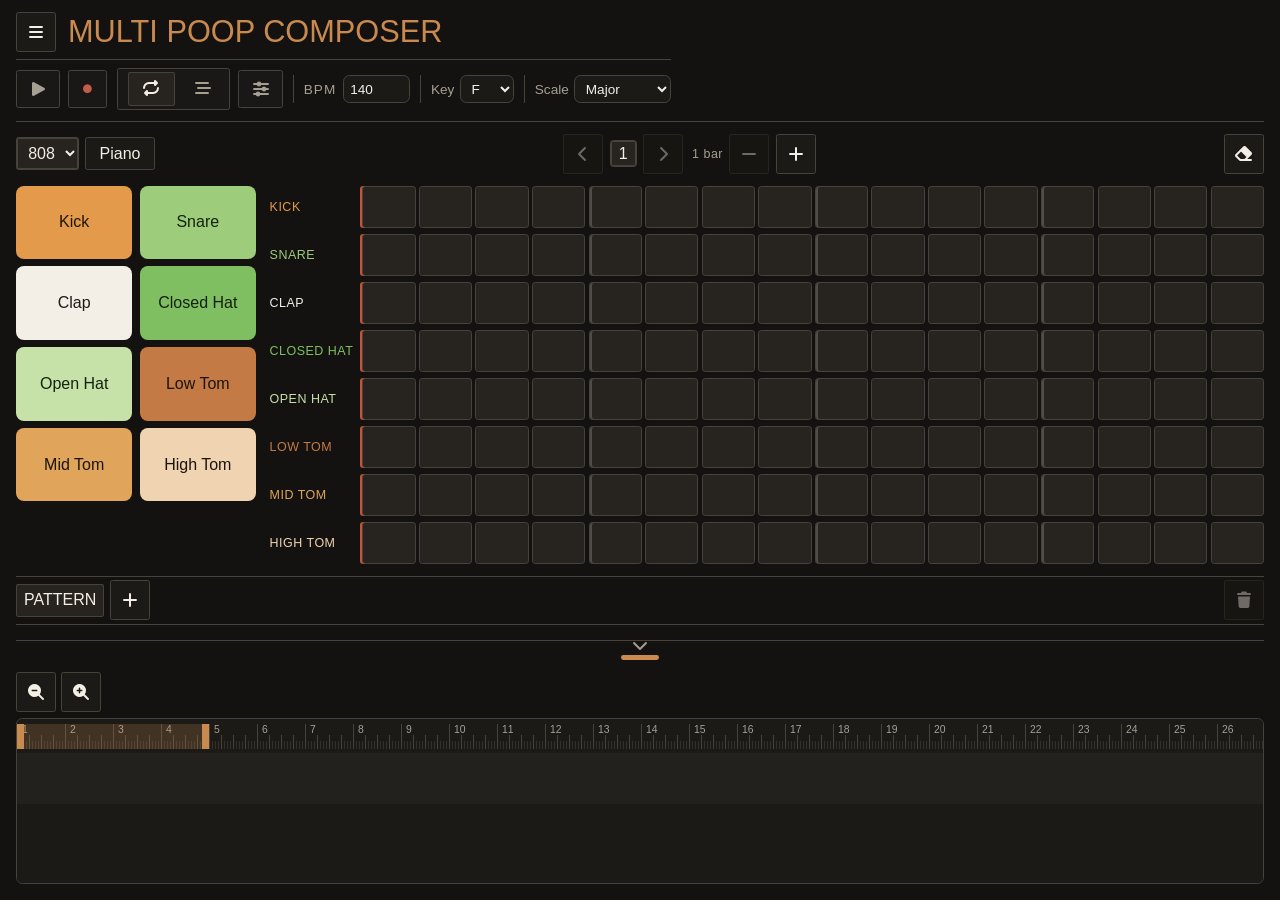
==== mpc/index.html @ bb26471d "move mpc into a folder and split files keep old mpc.html links as a redirect - split js and css by d" ====
<!doctype html>
<html lang="en">
<head>
  <meta charset="utf-8">
  <meta name="viewport" content="width=device-width, initial-scale=1">
  <meta name="theme-color" content="#141210">
  <meta name="description" content="Multi Poop Composer — synthesized drums, fart and queef piano roll, mixer">
  <title>MPC — Multi Poop Composer</title>
  <link rel="stylesheet" href="../fontawesome/css/fontawesome.min.css">
  <link rel="stylesheet" href="../fontawesome/css/solid.min.css">
  <link rel="stylesheet" href="../style.css">
  <link rel="stylesheet" href="chrome.css">
  <link rel="stylesheet" href="sequencer.css">
  <link rel="stylesheet" href="drums.css">
  <link rel="stylesheet" href="piano.css">
  <link rel="stylesheet" href="mixer.css">
  <script type="module" src="main.js"></script>
  <link rel="apple-touch-icon" sizes="180x180" href="/apple-touch-icon.png">
  <link rel="icon" type="image/png" sizes="32x32" href="/favicon-32x32.png">
  <link rel="icon" type="image/png" sizes="16x16" href="/favicon-16x16.png">
  <link rel="manifest" href="/site.webmanifest">
</head>
<body>
  <main class="mpc">
    <header class="mpc-bar">
      <div class="main-menu-wrap">
        <button class="icon-button" id="main-menu-button" type="button" aria-expanded="false" aria-controls="main-menu" aria-label="Main menu">
          <i class="fa-solid fa-bars" aria-hidden="true"></i>
        </button>
        <div class="main-menu" id="main-menu" hidden>
          <label class="song-name-label">Song
            <input id="song-name" type="text" maxlength="40" placeholder="Song name" autocomplete="off" spellcheck="false">
          </label>
          <label class="song-name-label">Library
            <select id="song-library" aria-label="Saved songs">
              <option value="__default__">Default</option>
            </select>
          </label>
          <button class="reset-button" id="save-song" type="button" aria-label="Save song" title="Save to this browser">
            <i class="fa-solid fa-floppy-disk" aria-hidden="true"></i> Save
          </button>
          <button class="reset-button" id="delete-song" type="button" aria-label="Delete saved song" title="Remove from library">
            <i class="fa-solid fa-trash-can" aria-hidden="true"></i> Delete
          </button>
          <button class="reset-button" id="import-song" type="button" aria-label="Import song" title="Import JSON song file">
            <i class="fa-solid fa-file-import" aria-hidden="true"></i> Import
          </button>
          <input id="import-song-file" type="file" accept=".json,.txt,application/json,text/plain" hidden>
          <button class="reset-button" id="export-json" type="button" aria-label="Export JSON" title="Export song as JSON">
            <i class="fa-solid fa-file-export" aria-hidden="true"></i> Export JSON
          </button>
          <button class="reset-button" id="export-song" type="button" aria-label="Export WAV" title="Export song as WAV">
            <i class="fa-solid fa-download" aria-hidden="true"></i> Export WAV
          </button>
          <span class="song-status" id="song-status" aria-live="polite"></span>
          <a class="main-menu-quit" href="/">Quit</a>
        </div>
      </div>
      <div class="mpc-brand">
        <h1>
          <span class="mpc-title-full">Multi Poop <span>Composer</span></span>
          <span class="mpc-title-short">MPC</span>
        </h1>
      </div>
      <div class="transport" aria-label="Transport">
        <button class="play-button" id="play-button" type="button" aria-pressed="false" aria-label="Play">
          <i class="fa-solid fa-play" aria-hidden="true"></i>
        </button>
        <button class="play-button rec-button" id="rec-button" type="button" aria-pressed="false" aria-label="Record">
          <i class="fa-solid fa-circle" aria-hidden="true"></i>
        </button>
        <div class="mode-switch" role="group" aria-label="Play mode">
          <button type="button" data-mode="pattern" aria-pressed="true" title="Pattern" aria-label="Pattern">
            <i class="fa-solid fa-repeat" aria-hidden="true"></i>
          </button>
          <button type="button" data-mode="song" aria-pressed="false" title="Song" aria-label="Song" disabled>
            <i class="fa-solid fa-bars-staggered" aria-hidden="true"></i>
          </button>
        </div>
        <button class="play-button" id="mixer-button" type="button" aria-pressed="false" aria-label="Mixer" title="Mixer">
          <i class="fa-solid fa-sliders" aria-hidden="true"></i>
        </button>
        <label class="bpm-label">BPM
          <input id="bpm" type="number" min="40" max="240" step="1" value="140" inputmode="numeric">
        </label>
        <label class="lock-label">Key
          <select class="lock-select" data-lock="root" aria-label="Root">
            <option value="0">C</option>
            <option value="1">C#</option>
            <option value="2">D</option>
            <option value="3">D#</option>
            <option value="4">E</option>
            <option value="5">F</option>
            <option value="6">F#</option>
            <option value="7">G</option>
            <option value="8">G#</option>
            <option value="9">A</option>
            <option value="10">A#</option>
            <option value="11">B</option>
          </select>
        </label>
        <label class="lock-label">Scale
          <select class="lock-select" data-lock="mode" aria-label="Scale">
            <option value="chromatic">Chromatic</option>
            <option value="major">Major</option>
            <option value="minor">Minor</option>
          </select>
        </label>
      </div>
    </header>
    <section class="mpc-view" id="view-drums" data-view-panel="drums" aria-label="Drum machine"></section>
    <section class="mpc-view" id="view-piano" data-view-panel="piano" aria-label="Piano roll" hidden></section>
    <section class="mpc-view" id="view-mixer" data-view-panel="mixer" aria-label="Mixer" hidden></section>
    <nav class="pattern-bank" id="pattern-bank" aria-label="Patterns"></nav>
    <div class="seq-split" id="seq-split" role="separator" aria-orientation="horizontal" aria-label="Resize sequencer" tabindex="0">
      <button class="seq-fold" id="seq-fold" type="button" aria-expanded="true" aria-label="Fold sequencer">
        <i class="fa-solid fa-chevron-down" aria-hidden="true"></i>
      </button>
    </div>
    <section class="timeline" id="timeline" aria-label="Arrangement"></section>
  </main>
  <dialog class="song-dialog" id="leave-dialog" aria-labelledby="leave-dialog-copy">
    <form method="dialog">
      <p id="leave-dialog-copy">This song has unsaved changes.</p>
      <div class="song-dialog-actions">
        <button class="reset-button" value="save">Save</button>
        <button class="reset-button" value="discard">Don't save</button>
        <button class="reset-button" value="cancel">Cancel</button>
      </div>
    </form>
  </dialog>
  <dialog class="song-dialog" id="delete-dialog" aria-labelledby="delete-dialog-copy">
    <form method="dialog">
      <p id="delete-dialog-copy">Remove this song from the library?</p>
      <div class="song-dialog-actions">
        <button class="reset-button" value="ok">Remove</button>
        <button class="reset-button" value="cancel">Cancel</button>
      </div>
    </form>
  </dialog>
</body>
</html>
---- fontawesome/css/solid.min.css ----
/*!
 * Font Awesome Free 7.3.1 by @fontawesome - https://fontawesome.com
 * License - https://fontawesome.com/license/free (Icons: CC BY 4.0, Fonts: SIL OFL 1.1, Code: MIT License)
 * Copyright 2026 Fonticons, Inc.
 */
:host,:root{--fa-family-classic:"Font Awesome 7 Free";--fa-font-solid:normal 900 1em/1 var(--fa-family-classic);--fa-style-family-classic:var(--fa-family-classic)}@font-face{font-family:"Font Awesome 7 Free";font-style:normal;font-weight:900;font-display:block;src:url(../webfonts/fa-solid-900.woff2)}.fas{--fa-style:900}.fa-classic,.fas{--fa-family:var(--fa-family-classic)}.fa-solid{--fa-style:900}
---- style.css ----
/*
 * Lab shell styles for the FART-O-IZER 6000.
 * The shared atmospheric sound lab — instruments bring their own skins.
 *
 * Visual system: dark workshop atmosphere, olive-green accents for labels and
 * interactive highlights. Each instrument ships its own play-surface CSS
 * (see instruments/fart/fart.css for the brown launch control and McButtface).
 *
 * Layout model:
 *   .app-shell (full viewport column, max-width centered)
 *     └── .primary-column (masthead + console + action bar + recording panel)
 *         └── #instrument-stage (active instrument play surface)
 *         └── #instrument-controls (active instrument knobs, inside panel)
 *     └── .advanced-panel (settings sheet — position varies by breakpoint)
 *     └── .panel-backdrop (mobile dim overlay)
 *
 * Responsive strategy:
 *   Desktop (≥760px): advanced panel slides in from the right as a fixed side sheet;
 *     primary column shrinks via margin-right when panel-open.
 *   Mobile (<760px): panel is a bottom sheet; when open it becomes in-flow below
 *     a compressed console so controls stay reachable without covering the button.
 */
@import url('https://fonts.cdnfonts.com/css/londrina-solid');
@import url('https://fonts.cdnfonts.com/css/flapdoodle');

/* --- Design tokens (the color palette of questionable choices) --- */
:root {
  color-scheme: dark;
  --ink: #f4efe6;
  --muted: #a79f92;
  --panel: #1c1a17;
  --panel-light: #272420;
  --line: #47423a;
  --green: #3f5e35;
  --green-deep: #2b4224;
  --green-light: #7da368;
  --brown: #8a5a34;
  --brown-deep: #5c3a1f;
  --brown-light: #c98a4f;
  --shadow: rgba(0, 0, 0, 0.45);
  --hero-bg-size: 50% auto;
}

* { box-sizing: border-box; }

/* --- Base page & typography (set the mood before the mood hits) --- */
html { min-width: 320px; background: #141210; }

body {
  min-width: 320px;
  min-height: 100vh;
  margin: 0;
  color: var(--ink);
  background:
    url("img/herobg.png") left bottom / var(--hero-bg-size) no-repeat,
    radial-gradient(circle at 50% 38%, rgba(63, 94, 53, 0.22), transparent 38rem),
    radial-gradient(circle at 18% 88%, rgba(138, 90, 52, 0.08), transparent 18rem),
    linear-gradient(135deg, #141210 0%, #17140f 55%, #0c0b09 100%);
  font-family: 'Londrina Solid', sans-serif;
  font-weight: 400;
}

button, input { font: inherit; }
button { color: inherit; }

/* --- App shell & masthead (the signage above the stall) --- */
.app-shell {
  position: relative;
  display: flex;
  flex-direction: column;
  min-height: 100dvh;
  max-width: 1100px;
  margin: 0 auto;
  padding: 1rem 1.25rem 1.25rem;
  overflow: hidden;
}

.primary-column { display: flex; flex-direction: column; flex: 1; min-width: 0; }

.masthead { position: relative; z-index: 1; width: min(100%, 48rem); margin: 0 auto 0.5rem; }
.masthead-github {
  position: absolute;
  top: 0;
  right: 0;
  display: inline-grid;
  place-items: center;
  width: 2.25rem;
  height: 2.25rem;
  border: 1px solid var(--line);
  border-radius: 50%;
  color: var(--muted);
  background: color-mix(in srgb, var(--panel) 88%, transparent);
  transition: border-color 120ms ease, color 120ms ease, background 120ms ease;
}
.masthead-github:hover { border-color: var(--green-deep); color: var(--green-light); background: var(--panel-light); }
.masthead-mpc {
  position: absolute;
  top: 0;
  right: 2.75rem;
  display: inline-grid;
  place-items: center;
  height: 2.25rem;
  padding: 0 0.7rem;
  border: 1px solid var(--line);
  border-radius: 999px;
  color: var(--muted);
  background: color-mix(in srgb, var(--panel) 88%, transparent);
  font-size: 0.85rem;
  letter-spacing: 0.08em;
  text-decoration: none;
  transition: border-color 120ms ease, color 120ms ease, background 120ms ease;
}
.masthead-mpc:hover { border-color: var(--green-deep); color: var(--green-light); background: var(--panel-light); }
.github-icon { font-size: 1rem; }
.masthead .eyebrow { display: block; padding-right: 7.5rem; }
.eyebrow, .section-label {
  margin: 0;
  color: var(--green-light);
  font-size: 0.72rem;
  font-weight: 700;
  letter-spacing: 0.16em;
  text-transform: uppercase;
}

h1, h2, p { margin-top: 0; }
h1 {
  max-width: none;
  margin-bottom: 0.35rem;
  font-family: 'Flapdoodle', sans-serif;
  font-size: clamp(1.5rem, 4.5vw, 2.75rem);
  font-weight: 400;
  line-height: 0.88;
  letter-spacing: 0;
  white-space: nowrap;
  text-transform: uppercase;
}
h1 span { color: var(--brown-light); }
.tagline { margin-bottom: 0; color: var(--muted); font-size: 1rem; }

/* --- Instrument picker (one stall at a time — for now) --- */
.instrument-picker {
  display: inline-flex;
  gap: 0.35rem;
  margin-top: 0.85rem;
  padding: 0.25rem;
  border: 1px solid var(--line);
  border-radius: 999px;
  background: color-mix(in srgb, var(--panel) 88%, transparent);
}
.instrument-picker-button {
  min-height: 2.25rem;
  padding: 0.4rem 1rem;
  border: 0;
  border-radius: 999px;
  color: var(--muted);
  background: transparent;
  cursor: pointer;
  transition: color 120ms ease, background 120ms ease, box-shadow 120ms ease;
}
.instrument-picker-button:hover { color: var(--ink); background: var(--panel-light); }
.instrument-picker-button.is-selected {
  color: var(--ink);
  background: var(--panel-light);
  box-shadow: inset 0 0 0 1px var(--line);
}
.instrument-picker-button:focus-visible { outline: 3px solid var(--brown-light); outline-offset: 2px; }
body[data-instrument="queef"] .instrument-picker-button.is-selected {
  box-shadow: inset 0 0 0 1px rgba(180, 110, 140, 0.45);
}

/* --- Console (center stage — where dignity goes to die) --- */
.console {
  position: relative;
  display: flex;
  flex: 1;
  flex-direction: column;
  align-items: center;
  justify-content: center;
  gap: 0.75rem;
  min-height: 0;
  text-align: center;
}
/* Soft glow behind the launch button — McButtface's halo, if you will. */
.console::before {
  content: '';
  position: absolute;
  top: 50%;
  left: 50%;
  z-index: 0;
  width: min(90vw, 30rem);
  aspect-ratio: 1;
  border-radius: 50%;
  background: radial-gradient(circle, rgba(63, 94, 53, 0.18) 0%, transparent 68%);
  transform: translate(-50%, -54%);
  pointer-events: none;
}
.console-copy { position: relative; z-index: 1; order: 0; }
.hint { margin: 0.25rem 0 0; color: var(--muted); font-size: 0.9rem; }
.status { position: relative; z-index: 1; min-height: 1.25rem; margin: 0; color: var(--muted); font-size: 0.82rem; }

/* Shared focus ring for lab chrome — instruments may override their own controls. */
.advanced-toggle:focus-visible, .share-button:focus-visible, .record-button:focus-visible, .icon-button:focus-visible, .masthead-github:focus-visible, .masthead-mpc:focus-visible, input:focus-visible { outline: 3px solid var(--brown-light); outline-offset: 4px; }

/* --- Action bar (record, controls, share — the accessory tray) --- */
.main-actions { position: relative; z-index: 1; display: flex; justify-content: center; align-items: center; gap: 0.65rem; min-height: 2.75rem; }
.record-button, .share-button, .advanced-toggle { display: inline-flex; align-items: center; justify-content: center; gap: 0.55rem; }
.record-button, .share-button, .advanced-toggle {
  min-height: 2.75rem;
  padding: 0.55rem 1rem;
  border: 1px solid var(--line);
  border-radius: 999px;
  color: var(--ink);
  background: color-mix(in srgb, var(--panel) 88%, transparent);
  cursor: pointer;
  transition: border-color 120ms ease, background 120ms ease, color 120ms ease;
}
.advanced-toggle { min-height: 3rem; padding: 0.65rem 1rem; gap: 0.65rem; }
.record-button:hover { border-color: var(--brown-light); background: var(--panel-light); }
.record-button.is-recording { border-color: var(--brown-light); color: var(--brown-light); background: color-mix(in srgb, var(--brown-deep) 35%, var(--panel)); }
.record-button.is-counting-down { animation: record-countdown 500ms ease-in-out infinite alternate; }
.record-icon { color: var(--green-light); font-size: 1.2rem; line-height: 1; }
.record-button.is-recording .record-icon { color: var(--brown-light); }
.share-button:hover, .advanced-toggle:hover { border-color: var(--green-deep); background: var(--panel-light); }
.action-icon { color: var(--green-light); font-size: 1.2rem; line-height: 1; }
.toggle-icon { display: inline-grid; place-items: center; width: 1.2rem; height: 1.2rem; color: var(--green-light); font-size: 1.25rem; line-height: 1; transition: transform 180ms ease; }
.advanced-toggle[aria-expanded="true"] .toggle-icon { transform: rotate(45deg); }

/* --- Recording result panel (exhibit A for the prosecution) --- */
.recording-section {
  width: min(100%, 30rem);
  margin: 0.85rem auto 0;
  border: 1px solid var(--line);
  border-radius: 1rem;
  background: color-mix(in srgb, var(--panel) 92%, transparent);
  overflow: hidden;
}
.recording-heading { display: flex; align-items: center; justify-content: space-between; gap: 1rem; padding: 0.7rem 0.75rem 0.7rem 1rem; }
.recording-collapse { display: inline-flex; align-items: center; gap: 0.65rem; border: 0; color: inherit; background: transparent; cursor: pointer; }
.recording-collapse:focus-visible { outline: 3px solid var(--brown-light); outline-offset: 4px; }
.recording-chevron { color: var(--green-light); font-size: 1.2rem; transition: transform 180ms ease; }
.recording-section.is-collapsed .recording-chevron { transform: rotate(-90deg); }
.recording-details { display: grid; gap: 0.55rem; padding: 0 1rem 0.8rem; color: var(--muted); font-size: 0.8rem; }
.recording-line { display: flex; align-items: baseline; justify-content: space-between; gap: 1rem; min-height: 1.2rem; }
.recording-details strong { color: var(--ink); }
.recording-details a { color: var(--green-light); }
/* Line states (countdown / active / complete) — set by app.js showRecordingSection */
.recording-line-countdown a, .recording-line-active a { color: var(--muted); font-style: italic; }
.recording-line-active a { animation: recording-blink 900ms ease-in-out infinite alternate; }
.recording-duration { flex-shrink: 0; }
.recording-explainer { margin: 0; color: var(--muted); font-size: 0.72rem; line-height: 1.3; }
.recording-section.is-collapsed .recording-details { display: none; }

@keyframes record-countdown { from { opacity: 0.42; } to { opacity: 1; } }
@keyframes recording-blink { from { opacity: 0.45; } to { opacity: 1; } }

/* --- Advanced controls panel (fine-tune your flatulence in private) --- */
/* Dim the page behind the mobile bottom sheet — privacy curtain, of sorts. */
.panel-backdrop {
  position: fixed;
  inset: 0;
  z-index: 4;
  border: 0;
  background: rgba(8, 7, 6, 0.62);
  backdrop-filter: blur(2px);
  animation: backdrop-in 180ms ease both;
}

/* The panel: bottom sheet on phones, side stall on desktop. */
.advanced-panel {
  position: fixed;
  z-index: 5;
  right: 0;
  bottom: 0;
  left: 0;
  max-height: 86vh;
  overflow-y: auto;
  padding: 1.4rem 1.25rem 2rem;
  border-top: 1px solid var(--line);
  background: color-mix(in srgb, var(--panel) 96%, transparent);
  box-shadow: 0 -1rem 3rem rgba(0, 0, 0, 0.3);
  animation: panel-in 180ms ease both;
}
.panel-heading { display: flex; align-items: flex-start; justify-content: space-between; gap: 1rem; max-width: 42rem; margin: 0 auto 1.5rem; }
h2 {
  margin: 0.25rem 0 0;
  font-family: 'Flapdoodle', sans-serif;
  font-size: 1.55rem;
  font-weight: 400;
  line-height: 1;
  text-transform: uppercase;
}
.panel-actions { display: flex; flex-shrink: 0; gap: 0.45rem; }
.icon-button {
  display: inline-grid;
  place-items: center;
  width: 2.5rem;
  height: 2.5rem;
  border: 1px solid var(--line);
  border-radius: 50%;
  color: var(--ink);
  background: transparent;
  font-size: 1.35rem;
  line-height: 1;
  cursor: pointer;
  transition: border-color 120ms ease, color 120ms ease, background 120ms ease;
}
.icon-button:hover { border-color: var(--green-deep); color: var(--green-light); background: var(--panel-light); }

/* Slider cards — one knob per setting, all equally incriminating */
.control-grid { display: grid; gap: 0.85rem; max-width: 42rem; margin: 0 auto; }
.control {
  display: grid;
  gap: 0.45rem;
  padding: 0.85rem 0.95rem;
  border: 1px solid var(--line);
  border-radius: 0.85rem;
  background: var(--panel-light);
}
.control-heading { display: flex; align-items: baseline; justify-content: space-between; gap: 1rem; font-weight: 700; }
.control-heading output { color: var(--green-light); font-variant-numeric: tabular-nums; }
.control-description { color: var(--muted); font-size: 0.75rem; }
.control-toggle {
  display: inline-flex;
  align-items: center;
  gap: 0.55rem;
  cursor: pointer;
}
.control-toggle input[type="checkbox"] {
  -webkit-appearance: none;
  appearance: none;
  width: 1.1rem;
  height: 1.1rem;
  margin: 0;
  border: 2px solid var(--brown-light);
  border-radius: 0.28rem;
  background: color-mix(in srgb, var(--brown-deep) 55%, var(--panel));
  cursor: pointer;
  transition: background 120ms ease, border-color 120ms ease;
}
.control-toggle input[type="checkbox"]:checked {
  border-color: var(--green-light);
  background:
    linear-gradient(135deg, transparent 55%, var(--green-light) 55%, var(--green-light) 70%, transparent 70%),
    linear-gradient(45deg, transparent 40%, var(--green-light) 40%, var(--green-light) 58%, transparent 58%),
    color-mix(in srgb, var(--green-deep) 45%, var(--panel));
  background-size: 100% 100%;
}

/* Custom range sliders — brown track, green thumb. Toilet chic. */
input[type="range"] {
  -webkit-appearance: none;
  appearance: none;
  width: 100%;
  height: 0.45rem;
  margin: 0.15rem 0 0;
  border-radius: 999px;
  background: linear-gradient(to right, var(--green-deep), var(--green));
  cursor: pointer;
}
input[type="range"]::-webkit-slider-runnable-track {
  height: 0.45rem;
  border-radius: 999px;
  background: color-mix(in srgb, var(--brown-deep) 55%, var(--panel));
}
input[type="range"]::-webkit-slider-thumb {
  -webkit-appearance: none;
  width: 1.15rem;
  height: 1.15rem;
  margin-top: -0.35rem;
  border: 2px solid var(--brown-light);
  border-radius: 50%;
  background: var(--green-light);
  box-shadow: 0 0.1rem 0.35rem rgba(0, 0, 0, 0.35);
  transition: transform 120ms ease, background 120ms ease;
}
input[type="range"]:hover::-webkit-slider-thumb { transform: scale(1.08); background: #8fbd78; }
input[type="range"]::-moz-range-track {
  height: 0.45rem;
  border: 0;
  border-radius: 999px;
  background: color-mix(in srgb, var(--brown-deep) 55%, var(--panel));
}
input[type="range"]::-moz-range-thumb {
  width: 1.15rem;
  height: 1.15rem;
  border: 2px solid var(--brown-light);
  border-radius: 50%;
  background: var(--green-light);
  box-shadow: 0 0.1rem 0.35rem rgba(0, 0, 0, 0.35);
}

@keyframes backdrop-in { from { opacity: 0; } to { opacity: 1; } }
@keyframes panel-in { from { transform: translateY(1rem); opacity: 0; } to { transform: translateY(0); opacity: 1; } }

/* --- Responsive: desktop side sheet (slide open the privy door) --- */
@media (min-width: 760px) {
  body { --hero-bg-size: 25% auto; }
  .app-shell { padding: 1.25rem 2rem 1.5rem; }
  .primary-column { transition: margin-right 220ms ease; }
  body.panel-open .primary-column { margin-right: min(28rem, 46vw); }
  body.panel-open h1 { font-size: clamp(1.35rem, 3.5vw, 2.25rem); }
  .panel-backdrop { display: none !important; }
  .advanced-panel {
    top: 0;
    bottom: 0;
    left: auto;
    width: min(28rem, 46vw);
    max-height: none;
    padding: 3rem 2rem;
    border-top: 0;
    border-left: 1px solid var(--line);
    background: var(--panel);
    animation-name: panel-in-desktop;
  }
  .control-grid, .panel-heading { max-width: none; }
  @keyframes panel-in-desktop { from { transform: translateX(1rem); opacity: 0; } to { transform: translateX(0); opacity: 1; } }
}

/* --- Responsive: mobile panel-open (squish the console, keep the throne visible) --- */
@media (max-width: 759.98px) {
  .console {
    flex: 0 1 auto;
    min-height: 0;
    justify-content: flex-start;
    padding-top: 0.75rem;
  }

  body.panel-open .app-shell {
    height: 100dvh;
    max-height: 100dvh;
    padding-bottom: 0;
    overflow: hidden;
  }
  body.panel-open .primary-column {
    flex: 1 1 auto;
    min-height: 0;
    overflow: hidden;
  }
  body.panel-open .panel-backdrop { display: none !important; }
  body.panel-open .console { min-height: 0; flex: 0 0 auto; justify-content: flex-start; gap: 0.25rem; padding-top: 0; }
  body.panel-open .console-copy, body.panel-open .status { display: none; }
  body.panel-open .console::before { display: none; }
  body.panel-open .main-actions { flex: 0 0 auto; margin-bottom: 0; }
  body.panel-open .advanced-panel {
    position: relative;
    inset: auto;
    flex: 1 1 auto;
    min-height: 0;
    max-height: none;
    margin: 0;
    padding: 0.85rem 0 1.25rem;
    border-top: 1px solid var(--line);
    border-radius: 0;
    box-shadow: none;
    animation: none;
    overflow-y: auto;
  }
}

/* --- Short viewport tweaks (for cramped stalls and small screens) --- */
@media (max-height: 800px) {
  .app-shell { padding: 0.65rem 1rem 0.85rem; }
  .console { gap: 0.5rem; }
  body { --hero-bg-size: 22% auto; }
}

/* --- Accessibility (reduced motion — some prefer a dignified, silent toot) --- */
@media (prefers-reduced-motion: reduce) { *, *::before, *::after { scroll-behavior: auto !important; transition-duration: 0.01ms !important; animation-duration: 0.01ms !important; } }
---- mpc/chrome.css ----
/*
 * Multi Poop Composer. Full-bleed layout on top of the lab tokens in style.css.
 * The lab shell stays narrow; this page uses the viewport.
 */

body {
  background: #141210;
  overflow: hidden;
}

.mpc {
  display: flex;
  flex-direction: column;
  height: 100dvh;
  max-width: none;
  margin: 0;
  padding: 0.75rem 1rem 1rem;
  gap: 0.75rem;
}

.mpc-bar {
  display: grid;
  grid-template-columns: auto minmax(0, 1fr);
  grid-template-areas:
    "menu brand"
    "transport transport";
  align-items: center;
  column-gap: 0.75rem;
  row-gap: 0.45rem;
  padding-bottom: 0.65rem;
  border-bottom: 1px solid var(--line);
}

.main-menu-wrap { grid-area: menu; position: relative; }
.mpc-brand { grid-area: brand; min-width: 0; }

.mpc h1 {
  margin: 0;
  font-size: clamp(1.15rem, 2.4vw, 2rem);
  line-height: 1.1;
}
.mpc-title-short { display: none; }

.main-menu {
  position: absolute;
  top: 100%;
  left: 0;
  z-index: 50;
  display: flex;
  flex-direction: column;
  gap: 0.35rem;
  min-width: 14rem;
  margin-top: 0.25rem;
  padding: 0.5rem;
  border: 1px solid var(--line);
  border-radius: 0.15rem;
  background: var(--panel);
  box-shadow: 0 0.6rem 1.4rem rgba(0, 0, 0, 0.45);
}
.main-menu[hidden] { display: none; }

.song-name-label {
  display: flex;
  flex-direction: column;
  align-items: stretch;
  gap: 0.25rem;
  color: var(--muted);
  font-size: 0.85rem;
  letter-spacing: 0.08em;
}

.song-name-label input,
.song-name-label select {
  min-width: 0;
  padding: 0.35rem 0.55rem;
  border: 1px solid var(--line);
  border-radius: 0.15rem;
  color: var(--ink);
  background: var(--panel-light);
}

.main-menu .reset-button {
  justify-content: flex-start;
  gap: 0.45rem;
  min-width: 0;
  width: 100%;
}

.song-status {
  min-height: 1em;
  color: var(--muted);
  font-size: 0.75rem;
}

.main-menu-quit {
  margin-top: 0.15rem;
  padding: 0.45rem 0.7rem 0.2rem;
  border-top: 1px solid var(--line);
  color: var(--ink);
  text-decoration: none;
}
.main-menu-quit:hover { color: var(--brown-light); }

.song-dialog {
  width: min(22rem, calc(100vw - 2rem));
  padding: 1.1rem 1.2rem 1rem;
  border: 1px solid var(--line);
  border-radius: 0.7rem;
  color: var(--ink);
  background: var(--panel);
}
.song-dialog::backdrop {
  background: color-mix(in srgb, #141210 72%, transparent);
}
.song-dialog p {
  margin: 0 0 0.9rem;
  color: var(--muted);
}
.song-dialog-actions {
  display: flex;
  flex-wrap: wrap;
  gap: 0.4rem;
  justify-content: flex-end;
}
.song-dialog .reset-button {
  min-width: auto;
  padding: 0.4rem 0.75rem;
  border-radius: 0.4rem;
}

.transport {
  grid-area: transport;
  display: flex;
  flex-wrap: wrap;
  align-items: center;
  justify-self: start;
  gap: 0.5rem;
  padding-top: 0.5rem;
  border-top: 1px solid var(--line);
}
.transport > :not(:first-child):not(.play-button):not(.rec-button) {
  margin-left: 0.15rem;
  padding-left: 0.6rem;
  border-left: 1px solid var(--line);
}

.play-button,
.rec-button,
.reset-button,
.mode-switch button,
.text-button,
.icon-button,
.chip,
.pad,
.step,
.key,
.cell,
.note-name {
  font: inherit;
  cursor: pointer;
}

.play-button,
.rec-button,
.reset-button,
.icon-button {
  display: inline-flex;
  align-items: center;
  justify-content: center;
  min-height: 2.4rem;
  min-width: 2.4rem;
  padding: 0.35rem 0.7rem;
  border: 1px solid var(--line);
  border-radius: 0.15rem;
  color: var(--muted);
  background: color-mix(in srgb, var(--panel) 88%, transparent);
}
.reset-button,
.icon-button {
  color: var(--ink);
  background: var(--panel);
}
.reset-button {
  border-color: var(--brown-light);
  background: var(--brown-deep);
}
.icon-button:disabled { opacity: 0.4; cursor: default; }
.play-button[aria-pressed="true"] {
  color: #1c140c;
  background: var(--brown-light);
  border-color: var(--brown-light);
}
.rec-button i {
  color: #c45c4a;
  font-size: 0.55em;
}
.rec-button[aria-pressed="true"] {
  color: #1c140c;
  background: #c45c4a;
}
.rec-button[aria-pressed="true"] i { color: #1c140c; }

.bpm-label {
  display: inline-flex;
  align-items: center;
  gap: 0.4rem;
  color: var(--muted);
  font-size: 0.85rem;
  letter-spacing: 0.08em;
}
.bpm-label input {
  width: 4.2rem;
  padding: 0.35rem 0.4rem;
  border: 1px solid var(--line);
  border-radius: 0.4rem;
  color: var(--ink);
  background: var(--panel);
}

.mode-switch {
  display: inline-flex;
  gap: 0.25rem;
  padding: 0.2rem;
  border: 1px solid var(--line);
  border-radius: 0.15rem;
  background: color-mix(in srgb, var(--panel) 88%, transparent);
}
.mode-switch button,
.text-button,
.chip {
  min-height: 2.1rem;
  padding: 0.3rem 0.85rem;
  border: 0;
  border-radius: 0.15rem;
  color: var(--muted);
  background: transparent;
}
.mode-switch button.is-selected,
.chip.is-selected,
.kit-view.is-selected,
.text-button.is-selected {
  color: var(--ink);
  background: var(--panel-light);
  box-shadow: inset 0 0 0 1px var(--line);
}
.text-button {
  border: 1px solid var(--line);
  background: var(--panel);
  color: var(--ink);
}
.text-button:disabled { opacity: 0.4; cursor: default; }
.text-button[aria-pressed="true"] {
  color: var(--ink);
  background: var(--panel-light);
  box-shadow: inset 0 0 0 1px var(--line);
}

.mpc-view:not([hidden]) {
  display: flex;
  flex: var(--edit-grow, 2) 1 0;
  flex-direction: column;
  min-height: 0;
  overflow: auto;
  gap: 0.75rem;
}

.lock-label {
  display: inline-flex;
  align-items: center;
  gap: 0.35rem;
  color: var(--muted);
  font-size: 0.85rem;
}
.lock-select {
  font: inherit;
  padding: 0.3rem 0.4rem;
  border: 1px solid var(--line);
  border-radius: 0.4rem;
  color: var(--ink);
  background: var(--panel);
}
.chip { box-shadow: inset 0 0 0 2px var(--pad); }

.seq-split {
  display: flex;
  flex-direction: column;
  align-items: center;
  flex: 0 0 1.45rem;
  position: relative;
  cursor: ns-resize;
  touch-action: none;
}
.seq-split::before {
  content: "";
  position: absolute;
  left: 0;
  right: 0;
  top: 0.22rem;
  height: 1px;
  background: var(--line);
}
.seq-split::after {
  content: "";
  flex: 0 0 0.28rem;
  width: 2.4rem;
  margin-top: 0.12rem;
  border-radius: 0.15rem;
  background: var(--brown-light);
}
.seq-fold {
  margin-top: auto;
  padding: 0 0.45rem;
  border: 0;
  color: var(--muted);
  background: transparent;
  font: inherit;
  line-height: 1;
  cursor: pointer;
}
.seq-fold:hover { color: var(--ink); }
.seq-split:focus-visible,
.seq-fold:focus-visible {
  outline: 3px solid var(--brown-light);
  outline-offset: 2px;
}
.mpc.is-seq-folded {
  height: 100dvh;
}
.mpc.is-seq-folded .mpc-view:not([hidden]) {
  flex: 1 1 0;
  min-height: 0;
  overflow: auto;
}
.mpc.is-seq-folded .seq-split {
  cursor: default;
}
.mpc.is-seq-folded .seq-split::after { visibility: hidden; }
.mpc.is-seq-folded .timeline { display: none; }

.pad:focus-visible, .step:focus-visible, .cell:focus-visible, .key:focus-visible, .note-name:focus-visible,
.play-button:focus-visible, .reset-button:focus-visible, .text-button:focus-visible, .icon-button:focus-visible, .chip:focus-visible,
.strip-ms button:focus-visible,
.mode-switch button:focus-visible, .kit-view:focus-visible,
.main-menu-quit:focus-visible, #main-menu-button:focus-visible {
  outline: 3px solid var(--brown-light);
  outline-offset: 2px;
}

@media (max-width: 760px) {
  body { overflow: auto; }
  .mpc { height: auto; min-height: 100dvh; }
  .mpc.is-seq-folded { height: 100dvh; }
  .drums { grid-template-columns: 1fr; }
  .mpc-view:not([hidden]) { overflow: visible; }
  .mpc.is-seq-folded .mpc-view:not([hidden]) { overflow: auto; }
  .timeline { min-height: 12rem; }
  .mpc-title-full { display: none; }
  .mpc-title-short { display: inline; }
  .mpc h1 { font-size: 1.35rem; }
}
---- mpc/sequencer.css ----
.pattern-bank {
  display: flex;
  align-items: center;
  gap: 0.45rem;
  flex: 0 0 auto;
  min-height: 0;
  padding: 0.2rem 0;
  border-top: 1px solid var(--line);
  border-bottom: 1px solid var(--line);
}
.pattern-mid {
  display: flex;
  flex-wrap: wrap;
  align-items: center;
  gap: 0.35rem;
  min-width: 0;
  flex: 1;
}
.pattern-row {
  display: flex;
  flex-wrap: wrap;
  gap: 0.35rem;
  min-width: 0;
}
.pattern-bank [data-pattern-del] {
  margin-left: auto;
}
.bar-meter {
  display: grid;
  grid-template-columns: auto 1fr auto;
  align-items: center;
  flex: 0 0 auto;
  gap: 0.45rem;
}
.bar-meter-views {
  display: flex;
  align-items: center;
  gap: 0.35rem;
  justify-self: start;
}
.kit-view {
  min-height: 2.1rem;
  padding: 0.3rem 0.45rem;
  border: 1px solid var(--line);
  border-radius: 0.15rem;
  color: var(--muted);
  background: var(--panel);
  font: inherit;
  cursor: pointer;
}
.bar-meter-main {
  grid-column: 2;
  display: flex;
  align-items: center;
  justify-content: center;
  gap: 0.4rem;
}
.bar-slots { display: flex; gap: 0.2rem; }
.bar-slot {
  min-width: 1.7rem;
  min-height: 1.7rem;
  padding: 0;
  border: 1px solid var(--line);
  border-radius: 0.2rem;
  color: var(--muted);
  background: var(--panel);
  font: inherit;
  cursor: pointer;
}
.bar-slot.is-on {
  color: var(--ink);
  background: var(--panel-light);
  box-shadow: inset 0 0 0 1px var(--line);
}
.bar-len {
  margin-left: 0.15rem;
  color: var(--muted);
  font-size: 0.78rem;
  letter-spacing: 0.04em;
}
.bar-meter [data-clear-pattern] {
  grid-column: 3;
  justify-self: end;
}
.pattern-row .chip {
  min-width: 2.1rem;
  min-height: 2.1rem;
  padding: 0.3rem 0.5rem;
  border-radius: 0.15rem;
  display: inline-flex;
  align-items: center;
  justify-content: center;
  white-space: nowrap;
}
.pattern-name {
  width: 7.5rem;
  margin: 0;
  padding: 0;
  border: 0;
  font: inherit;
  text-align: center;
  color: var(--ink);
  background: transparent;
}

.timeline {
  display: flex;
  flex-direction: column;
  flex: var(--seq-grow, 1) 1 0;
  min-height: 6rem;
  min-width: 0;
  gap: 0.35rem;
}
.tl-tools { display: flex; gap: 0.3rem; }
.tl-scroll {
  flex: 1;
  min-height: 0;
  overflow: auto;
  border: 1px solid var(--line);
  border-radius: 0.4rem;
  background: var(--panel);
}
.tl-inner { position: relative; min-width: 100%; min-height: 100%; padding: 0.35rem 0 0.5rem; }
.tl-ruler { position: relative; height: 1.55rem; }
.tl-tick {
  position: absolute;
  top: 0;
  height: 100%;
  padding-left: 0.25rem;
  border-left: 1px solid var(--line);
  color: var(--muted);
  font-size: 0.65rem;
  line-height: 1.1;
  pointer-events: none;
}
.tl-tick.is-beat { top: 45%; height: 55%; color: transparent; }
.tl-tick.is-16 { top: 70%; height: 30%; color: transparent; border-left-color: color-mix(in srgb, var(--line) 55%, transparent); }
.tl-loop {
  position: absolute;
  top: 0;
  bottom: 0;
  background: color-mix(in srgb, var(--brown-light) 22%, transparent);
  pointer-events: none;
}
.tl-handle {
  position: absolute;
  top: 0;
  bottom: 0;
  width: 0.45rem;
  padding: 0;
  border: 0;
  background: var(--brown-light);
  pointer-events: auto;
  cursor: ew-resize;
}
.tl-handle[data-loop="start"] { left: 0; }
.tl-handle[data-loop="end"] { right: 0; }
.tl-lane {
  position: relative;
  height: 3.2rem;
  margin: 0.25rem 0 0;
  background: color-mix(in srgb, var(--panel-light) 70%, transparent);
}
.tl-clip {
  position: absolute;
  top: 0.25rem;
  bottom: 0.25rem;
  overflow: hidden;
  padding: 0.35rem 0.7rem 0.35rem 0.45rem;
  border-radius: 0.3rem;
  color: #1c140c;
  font-size: 0.78rem;
  letter-spacing: 0.04em;
  cursor: grab;
  user-select: none;
}
.tl-clip.is-selected { box-shadow: inset 0 0 0 2px var(--ink); }
.tl-clip-end {
  position: absolute;
  top: 0;
  right: 0;
  width: 0.55rem;
  height: 100%;
  cursor: ew-resize;
}
.tl-playhead {
  position: absolute;
  top: 0;
  bottom: 0;
  width: 2px;
  background: var(--ink);
  pointer-events: none;
  z-index: 2;
}
---- mpc/drums.css ----
.drums {
  display: grid;
  grid-template-columns: minmax(11rem, 15rem) minmax(0, 1fr);
  gap: 0.85rem;
  min-height: 0;
  flex: 1;
}

.pad-rack {
  display: grid;
  grid-template-columns: 1fr 1fr;
  gap: 0.45rem;
  align-content: start;
  touch-action: none;
}
.pad {
  min-height: 4.6rem;
  border: 0;
  border-radius: 0.5rem;
  background: var(--pad);
  color: var(--on-ink);
  touch-action: none;
  user-select: none;
  -webkit-user-select: none;
}
.pad.is-down, .key.is-down, .note-name.is-down { filter: brightness(1.25); }
.pad:hover, .step:hover, .cell:hover, .key:hover, .note-name:hover { filter: brightness(1.1); }

.step-grid {
  display: flex;
  flex-direction: column;
  gap: 0.35rem;
  min-width: 0;
  overflow-x: auto;
  flex: 1;
}
.step-row {
  display: grid;
  grid-template-columns: 5.6rem repeat(16, minmax(1.05rem, 1fr));
  gap: 0.2rem;
  align-items: center;
  flex: 1;
  min-height: 0;
}
.step-label {
  font-size: 0.78rem;
  letter-spacing: 0.04em;
  text-transform: uppercase;
}
.step, .cell {
  padding: 0;
  border: 1px solid var(--line);
  border-radius: 0.2rem;
  background: var(--panel-light);
}
.step { height: 100%; min-height: 1.05rem; }
.step.is-on, .cell.is-on { background: var(--pad); border-color: transparent; }
.step.is-beat, .cell.is-beat:not(.is-on) { box-shadow: inset 2px 0 0 rgba(244, 239, 230, 0.2); }
.step.is-bar, .cell.is-bar {
  box-shadow: -2px 0 0 0 #c4543a;
  position: relative;
  z-index: 1;
}
.step.is-playhead, .cell.is-playhead { outline: 2px solid var(--ink); outline-offset: -2px; }
.cell.is-on { border-radius: 0; }
.cell.is-on.is-head { border-radius: 0.2rem 0 0 0.2rem; }
.cell.is-on.is-tail { border-radius: 0 0.2rem 0.2rem 0; }
.cell.is-on.is-head.is-tail { border-radius: 0.2rem; }
.cell.is-on:not(.is-tail) { margin-right: -2px; position: relative; z-index: 1; }
---- mpc/piano.css ----
.piano-bar {
  display: flex;
  flex-wrap: wrap;
  align-items: center;
  gap: 0.45rem;
}
.track-chips { display: flex; flex-wrap: wrap; gap: 0.35rem; }

.roll-wrap { flex: 0 1 auto; min-height: 0; max-height: 100%; overflow: auto; }
.roll {
  display: grid;
  grid-template-columns: 3.2rem repeat(var(--cols, 16), minmax(1.35rem, 1fr));
  gap: 2px;
  min-width: 36rem;
  touch-action: none;
  user-select: none;
}
.note-name {
  display: flex;
  align-items: center;
  padding: 0;
  border: 0;
  color: var(--muted);
  background: transparent;
  font-size: 0.68rem;
  letter-spacing: 0.04em;
  text-align: left;
  touch-action: none;
  user-select: none;
}
.note-name.is-black { color: var(--brown-light); }
.cell { height: 1.15rem; background: #221f1b; }
.cell.is-black:not(.is-on) { background: #161411; }
.empty-note { margin: 0; color: var(--muted); }

.keys { display: flex; gap: 0.3rem; touch-action: none; }
.key {
  flex: 1;
  min-height: 3.1rem;
  border: 1px solid var(--line);
  border-radius: 0.35rem;
  color: var(--ink);
  background: var(--panel-light);
  touch-action: none;
  user-select: none;
}
.key.is-black { color: var(--muted); background: #2a261f; }
---- mpc/mixer.css ----
.mixer-row {
  display: flex;
  flex: 1;
  gap: 1.5rem;
  align-items: stretch;
  min-height: 0;
  padding-bottom: 0.25rem;
}
.mixer-channels {
  display: flex;
  gap: 0.5rem;
  flex: 1;
  min-width: 0;
  align-items: stretch;
  overflow-x: auto;
}
.strip {
  display: flex;
  flex: 0 0 5.4rem;
  flex-direction: column;
  gap: 0.3rem;
  width: 5.4rem;
  height: 100%;
  padding: 0.4rem;
  border: 1px solid var(--line);
  border-radius: 0.45rem;
  background: var(--panel);
}
.strip.is-master {
  flex-shrink: 0;
  border-color: var(--brown-light);
}
.strip-name {
  margin: 0;
  padding: 0.35rem 0.25rem;
  border-radius: 0.3rem;
  font-size: 0.72rem;
  letter-spacing: 0.04em;
  line-height: 1.1;
  text-align: center;
  text-transform: uppercase;
}
.strip-param, .strip-fader {
  display: flex;
  flex-direction: column;
  align-items: center;
  gap: 0.1rem;
  color: var(--muted);
  font-size: 0.65rem;
  letter-spacing: 0.08em;
  text-transform: uppercase;
}
.knob {
  position: relative;
  width: 2.4rem;
  height: 2.4rem;
  border-radius: 50%;
  cursor: ns-resize;
  touch-action: none;
  background:
    radial-gradient(circle at 35% 30%, #3a342c, var(--brown-deep) 70%);
  box-shadow: inset 0 0 0 1px var(--line);
}
.knob::after {
  content: "";
  position: absolute;
  left: 50%;
  top: 0.18rem;
  width: 3px;
  height: 0.85rem;
  margin-left: -1.5px;
  background: #f4efe6;
  border-radius: 1px;
  transform-origin: 50% 1.02rem;
  transform: rotate(var(--ang, 0deg));
  pointer-events: none;
}
.knob input {
  position: absolute;
  inset: 0;
  margin: 0;
  opacity: 0;
  pointer-events: none;
}
.knob:focus-within { outline: 3px solid var(--brown-light); outline-offset: 2px; }
.strip-ms {
  display: flex;
  gap: 0.2rem;
  width: 100%;
}
.strip-ms button {
  flex: 1;
  min-height: 1.45rem;
  padding: 0;
  border: 1px solid var(--line);
  border-radius: 0.25rem;
  color: var(--muted);
  background: var(--panel-light);
  font: inherit;
  font-size: 0.7rem;
  letter-spacing: 0.06em;
  cursor: pointer;
}
.strip-ms button[aria-pressed="true"] {
  color: #1c140c;
  background: var(--brown-light);
  border-color: var(--brown-light);
}
.strip-fader {
  flex: 1;
  min-height: 0;
  width: 100%;
}
.strip-fader-row {
  position: relative;
  flex: 1;
  min-height: 8rem;
  width: 100%;
}
.strip-meter {
  position: absolute;
  left: 0.15rem;
  top: 0.2rem;
  width: 0.85rem;
  height: calc(100% - 0.4rem);
  background: #221f1b;
  box-shadow: inset 0 0 0 1px var(--line);
}
.strip-fader-row input {
  position: absolute;
  left: 58%;
  top: 50%;
  width: var(--fader-len, 12rem);
  height: 1.35rem;
  margin: 0;
  background: transparent;
  transform: translate(-50%, -50%) rotate(-90deg);
}
.strip-fader-row input[type="range"]::-webkit-slider-thumb {
  width: 0.42rem;
  height: 1.2rem;
  margin-top: -0.38rem;
  border-radius: 2px;
  transform: none;
}
.strip-fader-row input[type="range"]:hover::-webkit-slider-thumb {
  transform: none;
}
.strip-fader-row input[type="range"]::-moz-range-thumb {
  width: 0.42rem;
  height: 1.2rem;
  border-radius: 2px;
}
.mix-tip {
  position: fixed;
  z-index: 40;
  padding: 0.2rem 0.45rem;
  border: 1px solid var(--brown-light);
  border-radius: 0.25rem;
  color: #1c140c;
  background: var(--brown-light);
  font-size: 0.7rem;
  letter-spacing: 0.04em;
  pointer-events: none;
  white-space: nowrap;
  transform: translate(0.35rem, -50%);
}
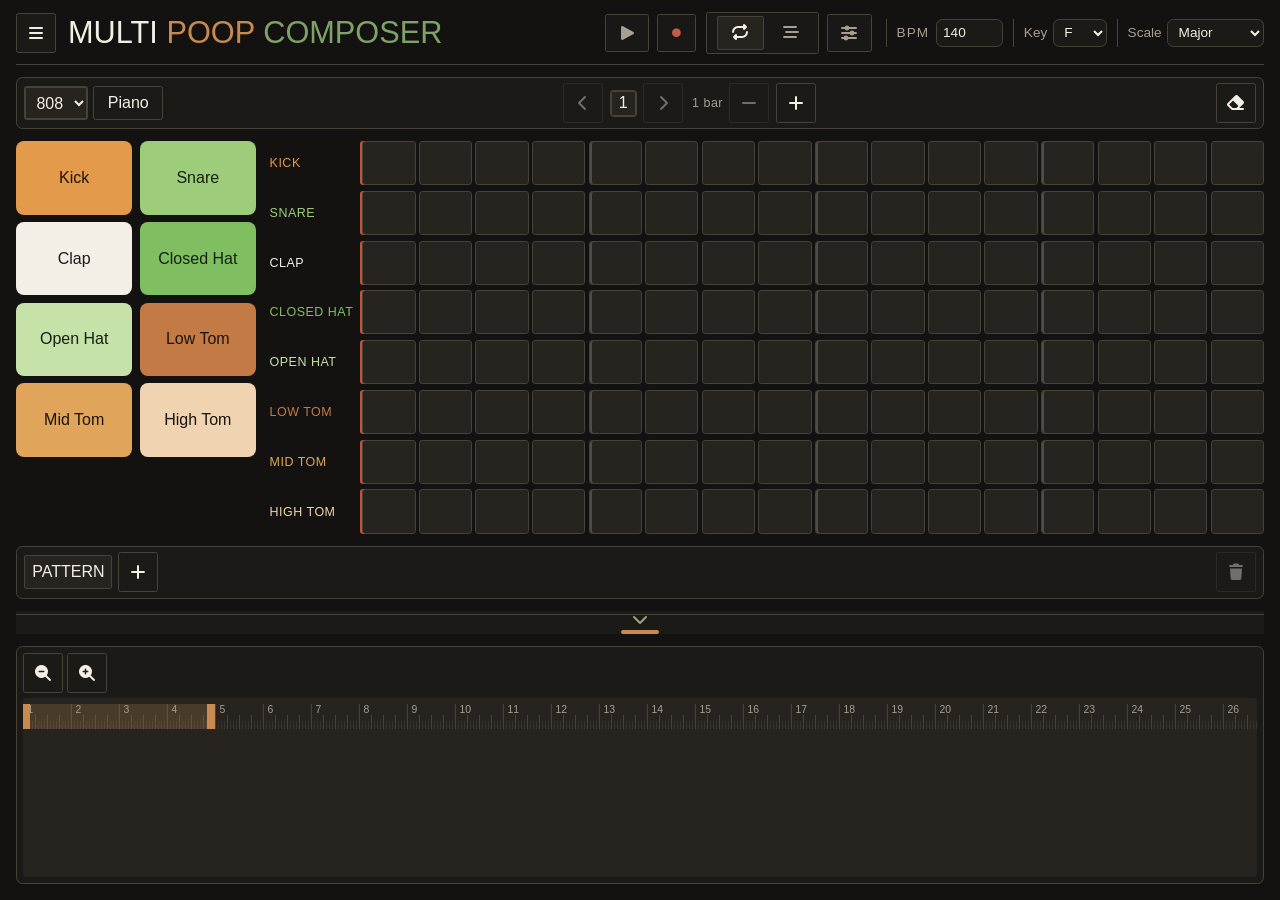
==== commit 6b9a2f2f: "pack mpc header and mobile chrome - put transport on the title row with word colors - wrap bpm off m" ====
--- a/mpc/index.html
+++ b/mpc/index.html
@@ -58,8 +58,8 @@
       </div>
       <div class="mpc-brand">
         <h1>
-          <span class="mpc-title-full">Multi Poop <span>Composer</span></span>
-          <span class="mpc-title-short">MPC</span>
+          <span class="mpc-title-full"><span>Multi</span> <span>Poop</span> <span>Composer</span></span>
+          <span class="mpc-title-short"><span>M</span><span>P</span><span>C</span></span>
         </h1>
       </div>
       <div class="transport" aria-label="Transport">
@@ -80,6 +80,8 @@
         <button class="play-button" id="mixer-button" type="button" aria-pressed="false" aria-label="Mixer" title="Mixer">
           <i class="fa-solid fa-sliders" aria-hidden="true"></i>
         </button>
+      </div>
+      <div class="transport-tempo">
         <label class="bpm-label">BPM
           <input id="bpm" type="number" min="40" max="240" step="1" value="140" inputmode="numeric">
         </label>
--- a/mpc/chrome.css
+++ b/mpc/chrome.css
@@ -19,26 +19,28 @@
 }
 
 .mpc-bar {
-  display: grid;
-  grid-template-columns: auto minmax(0, 1fr);
-  grid-template-areas:
-    "menu brand"
-    "transport transport";
-  align-items: center;
-  column-gap: 0.75rem;
-  row-gap: 0.45rem;
+  display: flex;
+  flex-wrap: wrap;
+  align-items: center;
+  gap: 0.5rem 0.75rem;
   padding-bottom: 0.65rem;
   border-bottom: 1px solid var(--line);
 }
 
-.main-menu-wrap { grid-area: menu; position: relative; }
-.mpc-brand { grid-area: brand; min-width: 0; }
+.main-menu-wrap { position: relative; }
+.mpc-brand { flex: 1 1 auto; min-width: 0; }
 
 .mpc h1 {
   margin: 0;
   font-size: clamp(1.15rem, 2.4vw, 2rem);
   line-height: 1.1;
 }
+.mpc h1 .mpc-title-full span:nth-child(1),
+.mpc h1 .mpc-title-short span:nth-child(1) { color: var(--ink); }
+.mpc h1 .mpc-title-full span:nth-child(2),
+.mpc h1 .mpc-title-short span:nth-child(2) { color: var(--brown-light); }
+.mpc h1 .mpc-title-full span:nth-child(3),
+.mpc h1 .mpc-title-short span:nth-child(3) { color: var(--green-light); }
 .mpc-title-short { display: none; }
 
 .main-menu {
@@ -129,16 +131,26 @@
 }
 
 .transport {
-  grid-area: transport;
   display: flex;
   flex-wrap: wrap;
   align-items: center;
-  justify-self: start;
+  justify-content: flex-end;
+  margin-left: auto;
   gap: 0.5rem;
-  padding-top: 0.5rem;
-  border-top: 1px solid var(--line);
-}
-.transport > :not(:first-child):not(.play-button):not(.rec-button) {
+}
+.transport-tempo {
+  display: flex;
+  flex-wrap: wrap;
+  align-items: center;
+  gap: 0.5rem;
+}
+.transport > :not(:first-child):not(.play-button):not(.rec-button),
+.transport-tempo {
+  margin-left: 0.15rem;
+  padding-left: 0.6rem;
+  border-left: 1px solid var(--line);
+}
+.transport-tempo .lock-label {
   margin-left: 0.15rem;
   padding-left: 0.6rem;
   border-left: 1px solid var(--line);
@@ -289,6 +301,7 @@
   position: relative;
   cursor: ns-resize;
   touch-action: none;
+  background: var(--panel);
 }
 .seq-split::before {
   content: "";
@@ -348,13 +361,53 @@
 
 @media (max-width: 760px) {
   body { overflow: auto; }
-  .mpc { height: auto; min-height: 100dvh; }
+  .mpc { height: auto; min-height: 100dvh; padding: 0.5rem 0.5rem 0.75rem; gap: 0.5rem; }
   .mpc.is-seq-folded { height: 100dvh; }
   .drums { grid-template-columns: 1fr; }
-  .mpc-view:not([hidden]) { overflow: visible; }
+  .mpc-view:not([hidden]) { overflow: visible; min-width: 0; }
   .mpc.is-seq-folded .mpc-view:not([hidden]) { overflow: auto; }
   .timeline { min-height: 12rem; }
+  .mpc-bar { flex-wrap: wrap; align-items: center; gap: 0.35rem; padding-bottom: 0.4rem; }
+  .mpc-brand { flex: 0 0 auto; }
   .mpc-title-full { display: none; }
   .mpc-title-short { display: inline; }
-  .mpc h1 { font-size: 1.35rem; }
-}
+  .mpc h1 { font-size: 1.15rem; }
+  .transport {
+    flex: 1 1 auto;
+    flex-wrap: nowrap;
+    justify-content: flex-end;
+    gap: 0.25rem;
+    min-width: 0;
+  }
+  .transport > :not(:first-child):not(.play-button):not(.rec-button) {
+    margin-left: 0;
+    padding-left: 0;
+    border-left: 0;
+  }
+  .transport-tempo {
+    flex: 1 0 100%;
+    justify-content: flex-end;
+    gap: 0.35rem 0.5rem;
+    min-width: 0;
+    margin-left: 0;
+    padding-left: 0;
+    padding-top: 0.35rem;
+    border-left: 0;
+    border-top: 1px solid var(--line);
+  }
+  .transport-tempo .lock-label {
+    margin-left: 0;
+    padding-left: 0;
+    border-left: 0;
+  }
+  .mpc-bar .play-button,
+  .mpc-bar .rec-button,
+  .mpc-bar .icon-button,
+  .mpc-bar .mode-switch button {
+    min-height: 2rem;
+    min-width: 2rem;
+    padding: 0.2rem 0.4rem;
+  }
+  .mode-switch { padding: 0.1rem; gap: 0; }
+  .mode-switch [data-mode="song"] { display: none; }
+}
--- a/mpc/sequencer.css
+++ b/mpc/sequencer.css
@@ -4,9 +4,10 @@
   gap: 0.45rem;
   flex: 0 0 auto;
   min-height: 0;
-  padding: 0.2rem 0;
-  border-top: 1px solid var(--line);
-  border-bottom: 1px solid var(--line);
+  padding: 0.35rem 0.45rem;
+  border: 1px solid var(--line);
+  border-radius: 0.4rem;
+  background: var(--panel);
 }
 .pattern-mid {
   display: flex;
@@ -27,10 +28,16 @@
 }
 .bar-meter {
   display: grid;
-  grid-template-columns: auto 1fr auto;
+  grid-template-columns: auto minmax(0, 1fr) auto;
   align-items: center;
   flex: 0 0 auto;
+  min-width: 0;
+  max-width: 100%;
   gap: 0.45rem;
+  padding: 0.3rem 0.45rem;
+  border: 1px solid var(--line);
+  border-radius: 0.4rem;
+  background: var(--panel);
 }
 .bar-meter-views {
   display: flex;
@@ -54,8 +61,10 @@
   align-items: center;
   justify-content: center;
   gap: 0.4rem;
-}
-.bar-slots { display: flex; gap: 0.2rem; }
+  min-width: 0;
+  overflow-x: auto;
+}
+.bar-slots { display: flex; gap: 0.2rem; flex: 0 0 auto; }
 .bar-slot {
   min-width: 1.7rem;
   min-height: 1.7rem;
@@ -110,15 +119,18 @@
   min-height: 6rem;
   min-width: 0;
   gap: 0.35rem;
+  padding: 0.35rem;
+  border: 1px solid var(--line);
+  border-radius: 0.4rem;
+  background: var(--panel);
 }
 .tl-tools { display: flex; gap: 0.3rem; }
 .tl-scroll {
   flex: 1;
   min-height: 0;
   overflow: auto;
-  border: 1px solid var(--line);
-  border-radius: 0.4rem;
-  background: var(--panel);
+  border-radius: 0.25rem;
+  background: var(--panel-light);
 }
 .tl-inner { position: relative; min-width: 100%; min-height: 100%; padding: 0.35rem 0 0.5rem; }
 .tl-ruler { position: relative; height: 1.55rem; }
@@ -159,7 +171,7 @@
   position: relative;
   height: 3.2rem;
   margin: 0.25rem 0 0;
-  background: color-mix(in srgb, var(--panel-light) 70%, transparent);
+  background: var(--panel-light);
 }
 .tl-clip {
   position: absolute;
@@ -192,3 +204,22 @@
   pointer-events: none;
   z-index: 2;
 }
+
+@media (max-width: 760px) {
+  .bar-meter {
+    display: flex;
+    flex-wrap: wrap;
+    align-items: center;
+  }
+  .bar-meter-views { flex: 1 1 auto; min-width: 0; }
+  .bar-meter-main {
+    grid-column: auto;
+    flex: 1 1 100%;
+    justify-content: flex-start;
+  }
+  .bar-meter-main > * { flex-shrink: 0; }
+  .bar-meter [data-clear-pattern] {
+    grid-column: auto;
+    margin-left: auto;
+  }
+}
--- a/mpc/piano.css
+++ b/mpc/piano.css
@@ -6,13 +6,13 @@
 }
 .track-chips { display: flex; flex-wrap: wrap; gap: 0.35rem; }
 
-.roll-wrap { flex: 0 1 auto; min-height: 0; max-height: 100%; overflow: auto; }
+.roll-wrap { flex: 0 1 auto; min-height: 0; max-height: 100%; overflow: auto; touch-action: pan-x pan-y; }
 .roll {
   display: grid;
   grid-template-columns: 3.2rem repeat(var(--cols, 16), minmax(1.35rem, 1fr));
   gap: 2px;
   min-width: 36rem;
-  touch-action: none;
+  touch-action: pan-x pan-y;
   user-select: none;
 }
 .note-name {
@@ -25,7 +25,7 @@
   font-size: 0.68rem;
   letter-spacing: 0.04em;
   text-align: left;
-  touch-action: none;
+  touch-action: pan-x pan-y;
   user-select: none;
 }
 .note-name.is-black { color: var(--brown-light); }
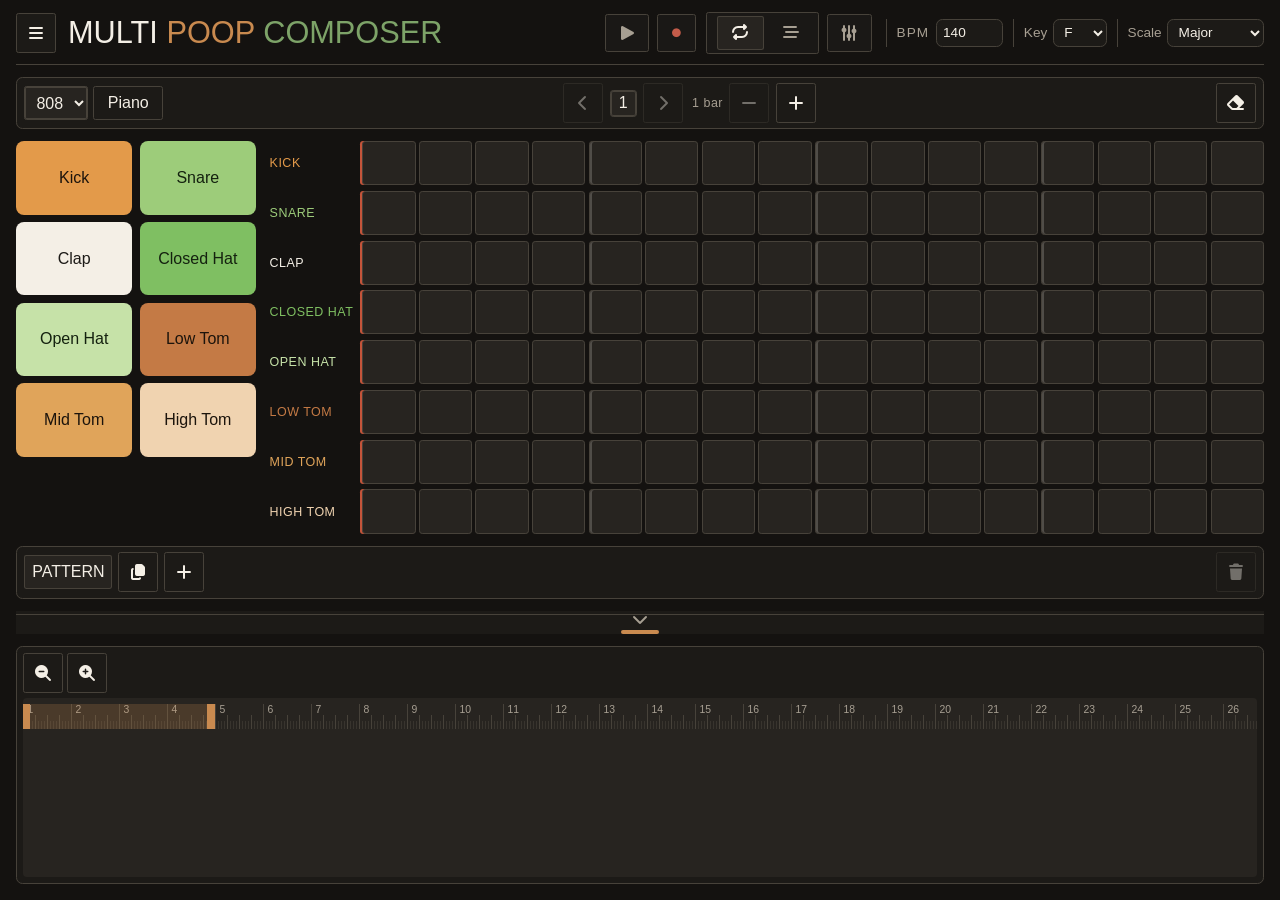
==== commit 6de90d1c: "add new song to the main menu - put save above song and library - rename import to import json  Co-a" ====
--- a/mpc/index.html
+++ b/mpc/index.html
@@ -28,6 +28,12 @@
           <i class="fa-solid fa-bars" aria-hidden="true"></i>
         </button>
         <div class="main-menu" id="main-menu" hidden>
+          <button class="reset-button" id="new-song" type="button" aria-label="New song" title="New blank song">
+            <i class="fa-solid fa-file" aria-hidden="true"></i> New
+          </button>
+          <button class="reset-button" id="save-song" type="button" aria-label="Save song" title="Save to this browser">
+            <i class="fa-solid fa-floppy-disk" aria-hidden="true"></i> Save
+          </button>
           <label class="song-name-label">Song
             <input id="song-name" type="text" maxlength="40" placeholder="Song name" autocomplete="off" spellcheck="false">
           </label>
@@ -36,14 +42,11 @@
               <option value="__default__">Default</option>
             </select>
           </label>
-          <button class="reset-button" id="save-song" type="button" aria-label="Save song" title="Save to this browser">
-            <i class="fa-solid fa-floppy-disk" aria-hidden="true"></i> Save
-          </button>
           <button class="reset-button" id="delete-song" type="button" aria-label="Delete saved song" title="Remove from library">
             <i class="fa-solid fa-trash-can" aria-hidden="true"></i> Delete
           </button>
-          <button class="reset-button" id="import-song" type="button" aria-label="Import song" title="Import JSON song file">
-            <i class="fa-solid fa-file-import" aria-hidden="true"></i> Import
+          <button class="reset-button" id="import-song" type="button" aria-label="Import JSON" title="Import JSON song file">
+            <i class="fa-solid fa-file-import" aria-hidden="true"></i> Import JSON
           </button>
           <input id="import-song-file" type="file" accept=".json,.txt,application/json,text/plain" hidden>
           <button class="reset-button" id="export-json" type="button" aria-label="Export JSON" title="Export song as JSON">
--- a/mpc/chrome.css
+++ b/mpc/chrome.css
@@ -202,6 +202,7 @@
   background: var(--brown-light);
   border-color: var(--brown-light);
 }
+#mixer-button i { transform: rotate(90deg); }
 .rec-button i {
   color: #c45c4a;
   font-size: 0.55em;
--- a/mpc/sequencer.css
+++ b/mpc/sequencer.css
@@ -87,9 +87,12 @@
   font-size: 0.78rem;
   letter-spacing: 0.04em;
 }
-.bar-meter [data-clear-pattern] {
+.bar-meter-end {
   grid-column: 3;
   justify-self: end;
+  display: flex;
+  align-items: center;
+  gap: 0.35rem;
 }
 .pattern-row .chip {
   min-width: 2.1rem;
@@ -218,7 +221,7 @@
     justify-content: flex-start;
   }
   .bar-meter-main > * { flex-shrink: 0; }
-  .bar-meter [data-clear-pattern] {
+  .bar-meter-end {
     grid-column: auto;
     margin-left: auto;
   }
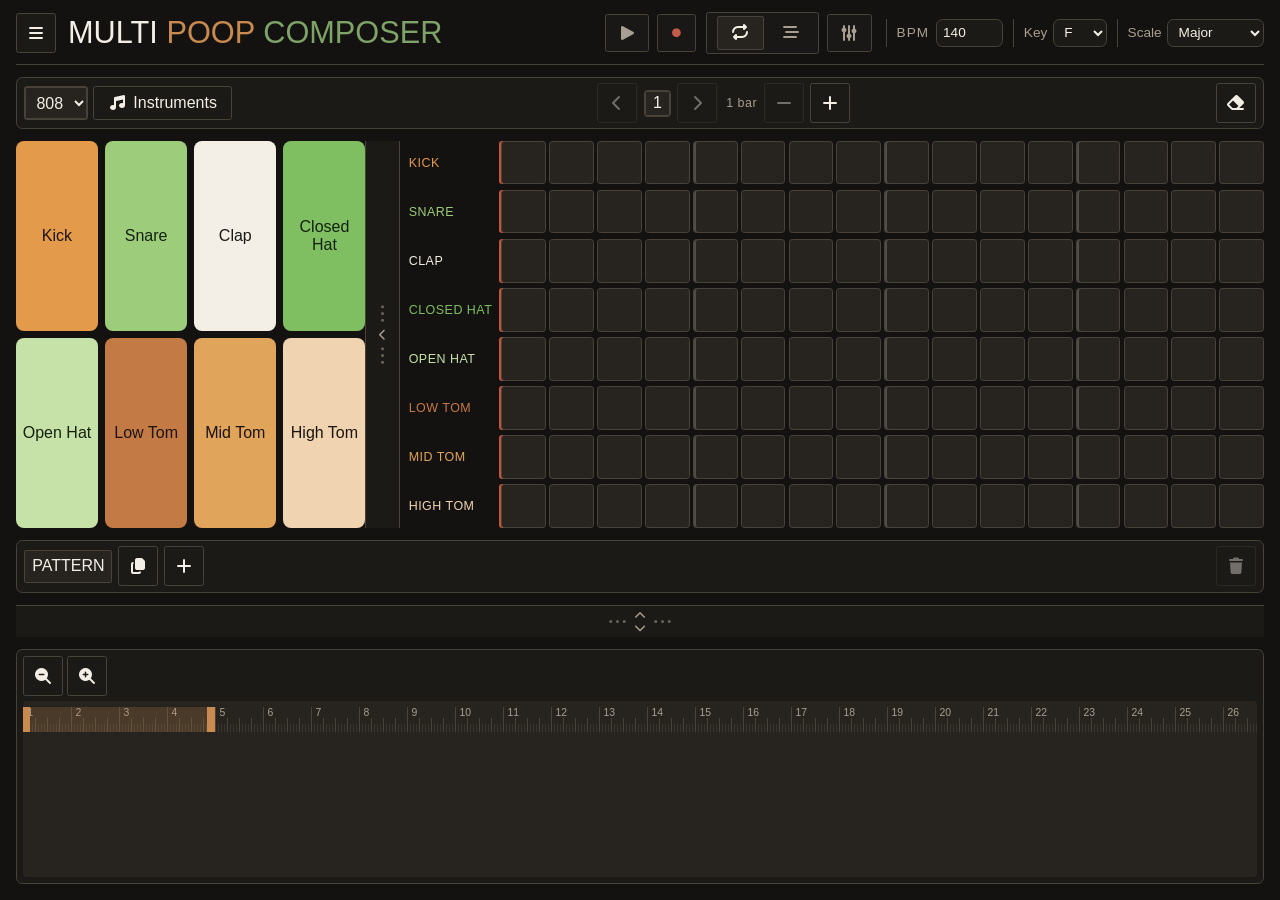
==== commit c4c79112: "fold mpc rails and restore note audition - fold pads and instruments into a drag-width side rail - w" ====
--- a/mpc/index.html
+++ b/mpc/index.html
@@ -114,11 +114,12 @@
       </div>
     </header>
     <section class="mpc-view" id="view-drums" data-view-panel="drums" aria-label="Drum machine"></section>
-    <section class="mpc-view" id="view-piano" data-view-panel="piano" aria-label="Piano roll" hidden></section>
+    <section class="mpc-view" id="view-piano" data-view-panel="piano" aria-label="Instruments" hidden></section>
     <section class="mpc-view" id="view-mixer" data-view-panel="mixer" aria-label="Mixer" hidden></section>
     <nav class="pattern-bank" id="pattern-bank" aria-label="Patterns"></nav>
-    <div class="seq-split" id="seq-split" role="separator" aria-orientation="horizontal" aria-label="Resize sequencer" tabindex="0">
-      <button class="seq-fold" id="seq-fold" type="button" aria-expanded="true" aria-label="Fold sequencer">
+    <div class="fold-split seq-split" id="seq-split" role="separator" aria-orientation="horizontal" aria-label="Resize sequencer" tabindex="0">
+      <button class="fold-btn seq-fold" id="seq-fold" type="button" aria-expanded="true" aria-label="Fold sequencer">
+        <i class="fa-solid fa-chevron-up" aria-hidden="true"></i>
         <i class="fa-solid fa-chevron-down" aria-hidden="true"></i>
       </button>
     </div>
@@ -143,5 +144,14 @@
       </div>
     </form>
   </dialog>
+  <dialog class="song-dialog" id="track-delete-dialog" aria-labelledby="track-delete-copy">
+    <form method="dialog">
+      <p id="track-delete-copy">Remove this instrument?</p>
+      <div class="song-dialog-actions">
+        <button class="reset-button" value="ok">Remove</button>
+        <button class="reset-button" value="cancel">Cancel</button>
+      </div>
+    </form>
+  </dialog>
 </body>
 </html>
--- a/mpc/chrome.css
+++ b/mpc/chrome.css
@@ -294,46 +294,95 @@
 }
 .chip { box-shadow: inset 0 0 0 2px var(--pad); }
 
+.edit-row {
+  display: flex;
+  min-height: 0;
+  flex: 1;
+}
+.side-panel {
+  flex: 0 0 var(--side-share, 28%);
+  width: var(--side-share, 28%);
+  max-width: 50%;
+  min-width: 8rem;
+  min-height: 0;
+  overflow: auto;
+}
+.mpc.is-side-folded .side-panel { display: none; }
+.editor-main {
+  display: flex;
+  flex-direction: column;
+  flex: 1 1 0;
+  min-width: 0;
+  min-height: 0;
+  gap: 0.75rem;
+}
+
+.fold-split {
+  display: flex;
+  flex-direction: row;
+  align-items: center;
+  justify-content: center;
+  gap: 0.7rem;
+  flex: 0 0 2rem;
+  min-width: 1.65rem;
+  min-height: 2rem;
+  position: relative;
+  z-index: 2;
+  color: var(--muted);
+  background: var(--panel);
+  border-top: 1px solid var(--line);
+}
+.fold-split::before,
+.fold-split::after {
+  content: "";
+  width: 0.22rem;
+  height: 0.22rem;
+  border-radius: 50%;
+  background: currentColor;
+  opacity: 0.55;
+  box-shadow: 0.42rem 0 0 currentColor, -0.42rem 0 0 currentColor;
+}
+.fold-split.is-vertical {
+  flex-direction: column;
+  align-self: stretch;
+  flex: 0 0 2.15rem;
+  min-width: 2.15rem;
+  min-height: 0;
+  margin-right: 0.55rem;
+  overflow: hidden;
+  border-top: 0;
+  border-left: 1px solid var(--line);
+  border-right: 1px solid var(--line);
+  cursor: ew-resize;
+  touch-action: none;
+}
+.fold-split.is-vertical::before,
+.fold-split.is-vertical::after {
+  box-shadow: 0 0.42rem 0 currentColor, 0 -0.42rem 0 currentColor;
+}
+.fold-btn {
+  display: flex;
+  flex-direction: column;
+  align-items: center;
+  justify-content: center;
+  gap: 0.05rem;
+  padding: 0.15rem;
+  border: 0;
+  color: inherit;
+  background: transparent;
+  font-size: 0.72rem;
+  line-height: 0.75;
+  cursor: pointer;
+}
+.fold-btn i { display: block; }
+.fold-btn:hover,
+.fold-split:hover { color: var(--ink); }
 .seq-split {
-  display: flex;
-  flex-direction: column;
-  align-items: center;
-  flex: 0 0 1.45rem;
-  position: relative;
   cursor: ns-resize;
   touch-action: none;
-  background: var(--panel);
-}
-.seq-split::before {
-  content: "";
-  position: absolute;
-  left: 0;
-  right: 0;
-  top: 0.22rem;
-  height: 1px;
-  background: var(--line);
-}
-.seq-split::after {
-  content: "";
-  flex: 0 0 0.28rem;
-  width: 2.4rem;
-  margin-top: 0.12rem;
-  border-radius: 0.15rem;
-  background: var(--brown-light);
-}
-.seq-fold {
-  margin-top: auto;
-  padding: 0 0.45rem;
-  border: 0;
-  color: var(--muted);
-  background: transparent;
-  font: inherit;
-  line-height: 1;
-  cursor: pointer;
-}
-.seq-fold:hover { color: var(--ink); }
+}
 .seq-split:focus-visible,
-.seq-fold:focus-visible {
+.fold-btn:focus-visible {
   outline: 3px solid var(--brown-light);
   outline-offset: 2px;
 }
@@ -348,10 +397,14 @@
 .mpc.is-seq-folded .seq-split {
   cursor: default;
 }
+.mpc.is-seq-folded .seq-split::before,
 .mpc.is-seq-folded .seq-split::after { visibility: hidden; }
 .mpc.is-seq-folded .timeline { display: none; }
-
-.pad:focus-visible, .step:focus-visible, .cell:focus-visible, .key:focus-visible, .note-name:focus-visible,
+.mpc.is-side-folded .side-split { cursor: default; }
+.mpc.is-side-folded .side-split::before,
+.mpc.is-side-folded .side-split::after { visibility: hidden; }
+
+.pad:focus-visible, .step:focus-visible, .cell:focus-visible, .key:focus-visible, .note-name:focus-visible, .side-split:focus-visible,
 .play-button:focus-visible, .reset-button:focus-visible, .text-button:focus-visible, .icon-button:focus-visible, .chip:focus-visible,
 .strip-ms button:focus-visible,
 .mode-switch button:focus-visible, .kit-view:focus-visible,
@@ -364,7 +417,7 @@
   body { overflow: auto; }
   .mpc { height: auto; min-height: 100dvh; padding: 0.5rem 0.5rem 0.75rem; gap: 0.5rem; }
   .mpc.is-seq-folded { height: 100dvh; }
-  .drums { grid-template-columns: 1fr; }
+  .side-panel { max-width: calc(100% - 2.15rem); }
   .mpc-view:not([hidden]) { overflow: visible; min-width: 0; }
   .mpc.is-seq-folded .mpc-view:not([hidden]) { overflow: auto; }
   .timeline { min-height: 12rem; }
--- a/mpc/sequencer.css
+++ b/mpc/sequencer.css
@@ -44,6 +44,11 @@
   align-items: center;
   gap: 0.35rem;
   justify-self: start;
+}
+.bar-meter-views .text-button {
+  display: inline-flex;
+  align-items: center;
+  gap: 0.35rem;
 }
 .kit-view {
   min-height: 2.1rem;
--- a/mpc/drums.css
+++ b/mpc/drums.css
@@ -1,20 +1,15 @@
-.drums {
-  display: grid;
-  grid-template-columns: minmax(11rem, 15rem) minmax(0, 1fr);
-  gap: 0.85rem;
-  min-height: 0;
-  flex: 1;
-}
-
 .pad-rack {
   display: grid;
-  grid-template-columns: 1fr 1fr;
+  grid-template-columns: repeat(4, minmax(0, 1fr));
+  grid-template-rows: 1fr 1fr;
   gap: 0.45rem;
-  align-content: start;
+  align-content: stretch;
+  height: 100%;
   touch-action: none;
 }
 .pad {
-  min-height: 4.6rem;
+  min-height: 2.4rem;
+  height: 100%;
   border: 0;
   border-radius: 0.5rem;
   background: var(--pad);
@@ -32,7 +27,7 @@
   gap: 0.35rem;
   min-width: 0;
   overflow-x: auto;
-  flex: 1;
+  flex: 1 1 0;
 }
 .step-row {
   display: grid;
--- a/mpc/piano.css
+++ b/mpc/piano.css
@@ -1,12 +1,64 @@
 .piano-bar {
   display: flex;
-  flex-wrap: wrap;
+  flex-direction: column;
+  align-items: stretch;
+  gap: 0.45rem;
+  min-width: 0;
+}
+.inst-tools {
+  display: flex;
   align-items: center;
-  gap: 0.45rem;
+  gap: 0.3rem;
 }
-.track-chips { display: flex; flex-wrap: wrap; gap: 0.35rem; }
+.inst-tools select {
+  flex: 1 1 auto;
+  min-width: 0;
+}
+.track-chips { display: flex; flex-wrap: wrap; gap: 0.3rem; }
+.piano-bar .chip {
+  padding: 0.45rem 0.85rem;
+  font-size: 0.85rem;
+  color: var(--on-ink, #1c140c);
+  background: var(--pad);
+  box-shadow: none;
+  filter: brightness(0.82);
+}
+.piano-bar .chip.is-selected {
+  filter: brightness(1.15);
+  box-shadow: 0 0 0 2px var(--ink);
+  color: var(--on-ink, #1c140c);
+  background: var(--pad);
+}
+.inst-settings {
+  display: flex;
+  flex-direction: column;
+  gap: 0.4rem;
+  min-width: 0;
+  padding-top: 0.55rem;
+  border-top: 1px solid var(--line);
+}
+.inst-settings-title {
+  margin: 0;
+  font-size: 0.92rem;
+  font-weight: 600;
+  color: var(--ink);
+}
+.inst-slider,
+.inst-toggle {
+  display: flex;
+  flex-direction: column;
+  gap: 0.15rem;
+  color: var(--muted);
+  font-size: 0.78rem;
+}
+.inst-toggle {
+  flex-direction: row;
+  align-items: center;
+  gap: 0.4rem;
+}
+.inst-slider input[type="range"] { width: 100%; accent-color: var(--brown-light); }
 
-.roll-wrap { flex: 0 1 auto; min-height: 0; max-height: 100%; overflow: auto; touch-action: pan-x pan-y; }
+.roll-wrap { flex: 1 1 0; min-height: 0; max-height: 100%; overflow: auto; touch-action: pan-x pan-y; }
 .roll {
   display: grid;
   grid-template-columns: 3.2rem repeat(var(--cols, 16), minmax(1.35rem, 1fr));
